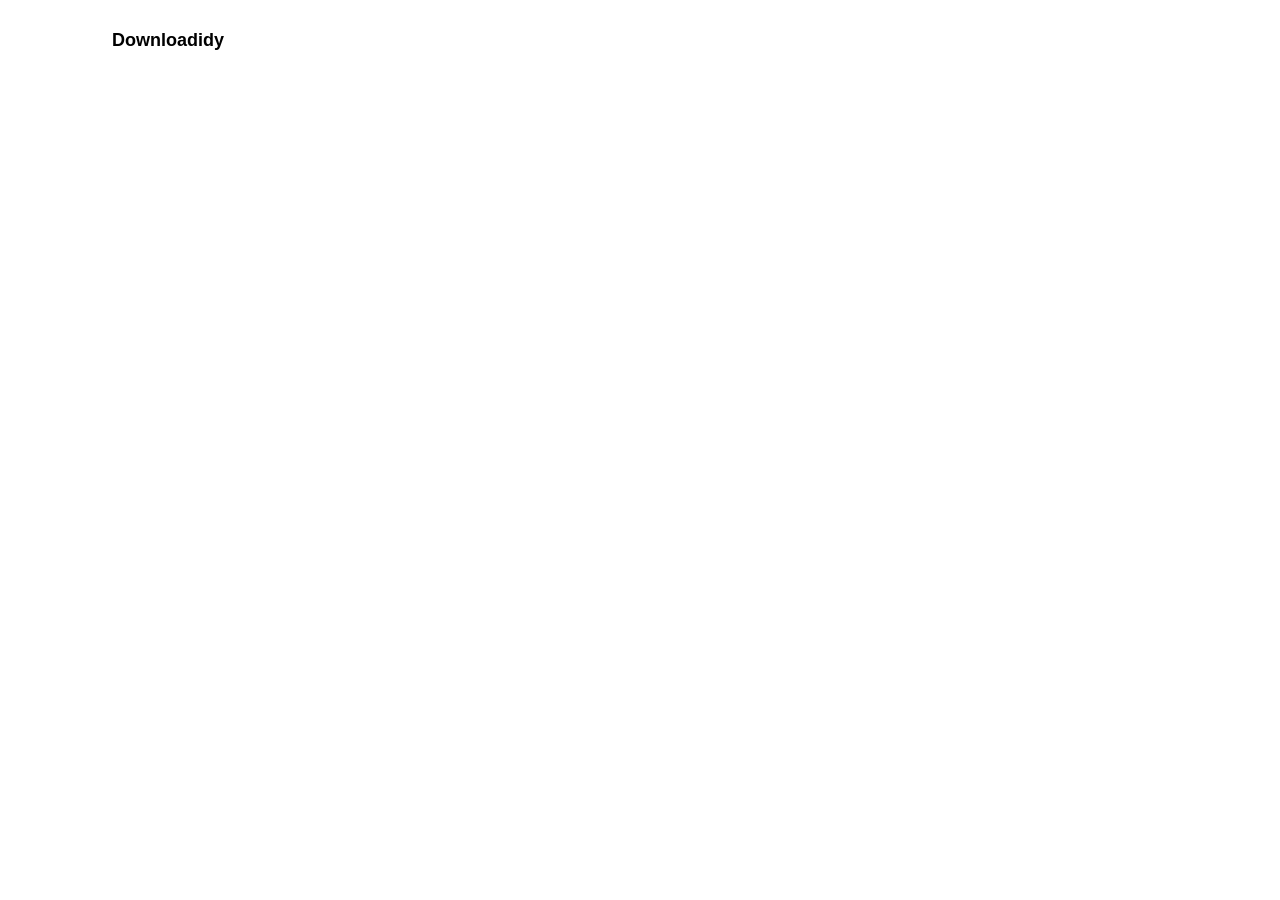
==== popup.html @ 20770450 "Update version to 1.0.1, add popup styles, and create .gitignore" ====
<!DOCTYPE html>
<html>
<head>
  <title>Downloadidy</title>
  <link rel="stylesheet" type="text/css" href="popup.css">
</head>
<body>
  <div class="container">
    <h1>Downloadidy</h1>
    <ul id="group-list"></ul>
  </div>
  <script src="popup.js"></script>
</body>
</html>
---- popup.css ----
body {
  font-family: sans-serif;
  width: 300px;
  padding: 10px;
}

.container {
  display: flex;
  flex-direction: column;
}

h1 {
  font-size: 18px;
  text-align: center;
  margin-bottom: 10px;
}

ul {
  list-style: none;
  padding: 0;
  margin: 0;
}
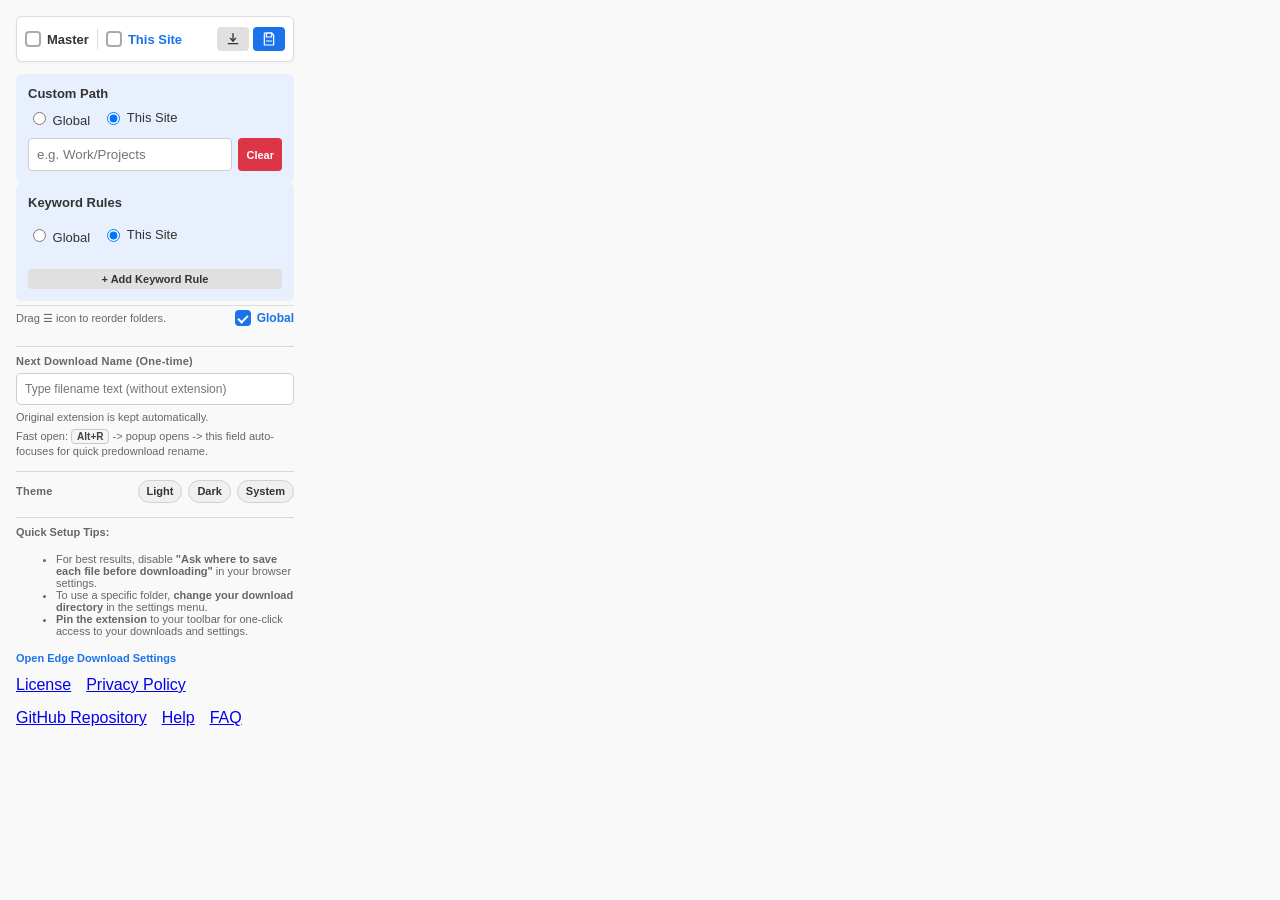
==== commit e6a7d410: "feat: Update Downloadidy to version 1.5.0 with enhanced settings and UI improvements - Refactored ba" ====
--- a/popup.html
+++ b/popup.html
@@ -1,13 +1,122 @@
 <!DOCTYPE html>
 <html>
 <head>
-  <title>Downloadidy</title>
-  <link rel="stylesheet" type="text/css" href="popup.css">
+  <meta charset="UTF-8">
+  <link rel="stylesheet" href="popup.css">
 </head>
 <body>
   <div class="container">
-    <h1>Downloadidy</h1>
-    <ul id="group-list"></ul>
+    
+    <div class="setting-row primary">
+      <div class="top-controls">
+        <div class="top-control-item">
+          <input type="checkbox" id="isEnabled" class="modern-checkbox">
+          <label for="isEnabled" class="top-label">Master</label>
+        </div>
+        <div id="siteEnabledWrapper" class="top-control-item">
+          <input type="checkbox" id="siteEnabled" class="modern-checkbox">
+          <label for="siteEnabled" class="currentDomainLabel top-label site-label">This Site</label>
+        </div>
+      </div>
+      <button id="openDownloadsBtn" class="btn-secondary btn-small icon-btn" title="Open Downloads" aria-label="Open Downloads">
+        <svg viewBox="0 0 24 24" aria-hidden="true" focusable="false" class="btn-icon">
+          <path d="M12 4v11" stroke="currentColor" stroke-width="2" stroke-linecap="round"/>
+          <path d="M8 11l4 4 4-4" fill="none" stroke="currentColor" stroke-width="2" stroke-linecap="round" stroke-linejoin="round"/>
+          <path d="M5 19h14" stroke="currentColor" stroke-width="2" stroke-linecap="round"/>
+        </svg>
+      </button>
+      <button id="topSaveBtn" class="btn-primary btn-small icon-btn" title="Save" aria-label="Save">
+        <svg viewBox="0 0 24 24" aria-hidden="true" focusable="false" class="btn-icon">
+          <path d="M5 3h11l3 3v15H5z" fill="none" stroke="currentColor" stroke-width="1.8" stroke-linejoin="round"/>
+          <path d="M8 3h8v6H8z" fill="none" stroke="currentColor" stroke-width="1.8"/>
+          <path d="M8 15h8" stroke="currentColor" stroke-width="1.8" stroke-linecap="round"/>
+        </svg>
+      </button>
+    </div>
+    
+    <div id="main-content">
+
+    <div class="custom-path-box" id="custom-path-box">
+      <div class="section-title-row">
+        <strong>Custom Path</strong>
+      </div>
+      <div id="custom-path-content">
+        <div class="radio-group">
+          <label id="globalLabel"><input type="radio" name="pathScope" value="global"> Global</label>
+          <label><input type="radio" name="pathScope" value="domain" checked> <span class="currentDomainLabel">This Site</span></label>
+        </div>
+        <div class="input-row">
+          <input type="text" id="customPathInput" placeholder="e.g. Work/Projects">
+          <button id="clearPathBtn" class="btn-small btn-danger">Clear</button>
+        </div>
+      </div>
+    </div>
+
+    <div class="keyword-section custom-path-box" id="keyword-section-wrapper">
+      <div class="section-title-row section-title-gap">
+        <strong>Keyword Rules</strong>
+      </div>
+      <div class="radio-group">
+        <label id="kwGlobalLabel"><input type="radio" name="kwScope" value="global"> Global</label>
+        <label><input type="radio" name="kwScope" value="domain" checked> <span class="currentDomainLabel">This Site</span></label>
+      </div>
+      <div id="keyword-rows-container"></div>
+      <button id="addKeywordBtn" class="btn-small btn-secondary">+ Add Keyword Rule</button>
+    </div>
+
+    <hr>
+    
+    <div class="rules-header-row">
+      <p class="description">Drag ☰ icon to reorder folders.</p>
+      <div class="rules-toggle-row">
+        <input type="checkbox" id="useGlobalOrder" class="modern-checkbox" checked>
+        <label for="useGlobalOrder" id="useGlobalOrderLabel" class="global-order-label">Global</label>
+      </div>
+    </div>
+    
+    <div id="rule-list"></div>
+    
+    </div><!-- main-content -->
+
+    <div class="next-name-box" id="nextNameBox">
+      <div class="next-name-title">Next Download Name (One-time)</div>
+      <input type="text" id="oneTimeDownloadName" placeholder="Type filename text (without extension)">
+      <div class="next-name-hint">Original extension is kept automatically.</div>
+      <div class="next-name-shortcut">Fast open: <kbd>Alt+R</kbd> -> popup opens -> this field auto-focuses for quick predownload rename.</div>
+    </div>
+
+    <div class="theme-switcher" id="themeSwitcher">
+      <span class="theme-label">Theme</span>
+      <div class="theme-btn-group" role="group" aria-label="Theme mode">
+        <button type="button" class="theme-btn" data-theme="light">Light</button>
+        <button type="button" class="theme-btn" data-theme="dark">Dark</button>
+        <button type="button" class="theme-btn" data-theme="system">System</button>
+      </div>
+    </div>
+
+<div class="download-tip" id="downloadSettingTip">
+  <strong>Quick Setup Tips:</strong>
+  <ul>
+    <li>
+      For best results, disable <strong>"Ask where to save each file before downloading"</strong> in your browser settings.
+    </li>
+    <li>
+      To use a specific folder, <strong>change your download directory</strong> in the settings menu.
+    </li>
+    <li>
+      <strong>Pin the extension</strong> to your toolbar for one-click access to your downloads and settings.
+    </li>
+  </ul>
+  <button id="openSettingsBtn" class="btn-link" type="button">Open Edge Download Settings</button>
+</div>
+
+      <section class="user-req" style="display: flex; justify-content: start; flex-wrap: wrap; gap: 15px;">
+        <a href="https://github.com/Vishnudevverse/---/blob/master/LICENSE">License</a>
+        <a href="https://github.com/Vishnudevverse/---/blob/master/PRIVACY.md">Privacy Policy</a>
+        <a href="https://github.com/Vishnudevverse/---/tree/master">GitHub Repository</a>
+        <a href="https://github.com/Vishnudevverse/---/blob/master/Help.md">Help</a>
+        <a href="https://github.com/Vishnudevverse/---/blob/master/FAQ.md">FAQ</a>
+      </section>
   </div>
   <script src="popup.js"></script>
 </body>
--- a/popup.css
+++ b/popup.css
@@ -1,22 +1,115 @@
-body {
-  font-family: sans-serif;
-  width: 300px;
-  padding: 10px;
+body { font-family: -apple-system, BlinkMacSystemFont, "Segoe UI", Roboto, sans-serif; width: 310px; margin: 0; background-color: #f9f9f9; color: #333; max-height: 600px; overflow-y: auto; overflow-x: hidden; }
+::-webkit-scrollbar { width: 6px; }
+::-webkit-scrollbar-track { background: transparent; }
+::-webkit-scrollbar-thumb { background-color: #c1c1c1; border-radius: 10px; }
+::-webkit-scrollbar-thumb:hover { background-color: #a8a8a8; }
+.container { display: flex; flex-direction: column; gap: 12px; padding: 16px; }
+hr { border: 0; border-top: 1px solid #ddd; margin: 4px 0; }
+.setting-row { display: flex; justify-content: space-between; align-items: center; font-size: 13px; }
+.setting-row.primary { font-size: 14px; font-weight: bold; background: #fff; padding: 6px 8px; border-radius: 6px; border: 1px solid #ddd; box-shadow: 0 1px 3px rgba(0,0,0,0.05); flex-wrap: nowrap; gap: 4px; overflow: hidden; min-height: 32px; }
+.top-controls { display: flex; gap: 8px; flex: 1; min-width: 0; align-items: center; overflow: hidden; }
+.top-control-item { display: flex; align-items: center; gap: 6px; min-height: 20px; }
+#siteEnabledWrapper { border-left: 1px solid #ddd; padding-left: 8px; min-width: 0; overflow: hidden; }
+.top-label { font-size: 13px; font-weight: bold; cursor: pointer; }
+.site-label { color: #1a73e8; }
+.description { font-size: 11px; color: #666; margin: 0; }
+.currentDomainLabel { display: inline-block; min-width: 0; max-width: 84px; overflow: hidden; text-overflow: ellipsis; white-space: nowrap; }
+
+.section-title-row { display: flex; justify-content: space-between; align-items: center; }
+.section-title-gap { margin-bottom: 8px; }
+.input-row { display: flex; gap: 6px; }
+#customPathInput { flex: 1; }
+#addKeywordBtn { margin-top: 6px; width: 100%; }
+.rules-header-row { display: flex; justify-content: space-between; align-items: center; margin-bottom: 8px; }
+.rules-toggle-row { display: flex; align-items: center; gap: 6px; }
+.global-order-label { font-size: 12px; font-weight: bold; cursor: pointer; color: #1a73e8; }
+
+.custom-path-box { background: #e8f0fe; padding: 12px; border-radius: 6px; display: flex; flex-direction: column; gap: 8px; font-size: 13px; }
+#custom-path-content { display: flex; flex-direction: column; gap: 8px; }
+.radio-group { display: flex; gap: 12px; margin-bottom: 2px; }
+.custom-path-box input[type="text"] { padding: 8px; border: 1px solid #ccc; border-radius: 4px; box-sizing: border-box; }
+.pair-visible { border: 1px solid #adccf7; }
+#keyword-section-wrapper.pair-visible { margin-top: 10px; }
+
+button { padding: 8px; border: none; border-radius: 4px; cursor: pointer; font-weight: bold; color: white; transition: background 0.2s, color 0.2s; }
+.btn-primary { background: #1a73e8; } .btn-primary:hover { background: #1557b0; }
+.btn-danger { background: #dc3545; } .btn-danger:hover { background: #c82333; }
+.btn-secondary { background: #e0e0e0; color: #333; } .btn-secondary:hover { background: #c0c0c0; }
+.btn-small { padding: 4px 8px; font-size: 11px; }
+.icon-btn { min-width: 32px; display: inline-flex; align-items: center; justify-content: center; }
+.btn-icon { width: 16px; height: 16px; display: block; }
+
+.keyword-row { display: flex; gap: 6px; margin-bottom: 6px; align-items: center; }
+.keyword-row input { flex: 1; padding: 6px; border: 1px solid #ccc; border-radius: 4px; font-size: 12px; width: 40%; box-sizing: border-box; }
+.btn-remove-kw { background: none; border: none; color: #dc3545; font-weight: bold; cursor: pointer; padding: 0 4px; font-size: 14px; }
+.btn-remove-kw:hover { color: #a71d2a; }
+
+.draggable { background: #fff; padding: 8px 10px; border: 1px solid #ddd; border-radius: 6px; margin-bottom: 6px; display: flex; align-items: center; user-select: none; box-shadow: 0 1px 3px rgba(0,0,0,0.05); }
+.draggable.dragging { opacity: 0.4; }
+.drag-handle { margin-right: 12px; color: #aaa; cursor: grab; font-size: 16px; }
+.label-text { flex-grow: 1; font-size: 13px; }
+
+.download-tip { border-top: 1px solid #d8d8d8; padding-top: 8px; margin-top: 2px; font-size: 11px; color: #666; display: flex; flex-direction: column; gap: 4px; }
+.download-tip em { font-style: normal; color: #444; font-weight: 600; }
+.btn-link { background: none; border: none; color: #1a73e8; font-size: 11px; font-weight: 600; padding: 0; text-align: left; cursor: pointer; }
+.btn-link:hover { text-decoration: underline; }
+
+.theme-switcher { border-top: 1px solid #d8d8d8; padding-top: 8px; display: flex; justify-content: space-between; align-items: center; gap: 10px; }
+.theme-label { font-size: 11px; color: #666; font-weight: 700; letter-spacing: 0.02em; }
+.theme-btn-group { display: inline-flex; gap: 6px; }
+.theme-btn { background: #f0f0f0; color: #333; border: 1px solid #d0d0d0; font-size: 11px; font-weight: 700; padding: 4px 8px; border-radius: 999px; line-height: 1.2; }
+.theme-btn:hover { background: #e4e4e4; }
+.theme-btn.active { background: #1a73e8; color: #fff; border-color: #1a73e8; }
+
+.next-name-box { border-top: 1px solid #d8d8d8; padding-top: 8px; display: flex; flex-direction: column; gap: 6px; }
+.next-name-title { font-size: 11px; color: #666; font-weight: 700; letter-spacing: 0.02em; }
+#oneTimeDownloadName { padding: 8px; border: 1px solid #cfcfcf; border-radius: 5px; font-size: 12px; }
+.next-name-hint { font-size: 11px; color: #666; }
+.next-name-shortcut { font-size: 11px; color: #666; line-height: 1.35; }
+.next-name-shortcut kbd { font-family: inherit; font-size: 10px; font-weight: 700; padding: 1px 5px; border: 1px solid #c8c8c8; border-radius: 4px; background: #f5f5f5; color: #444; }
+
+[data-theme="dark"] body { background-color: #121212; color: #e6e6e6; }
+[data-theme="dark"] hr { border-top-color: #3a3a3a; }
+[data-theme="dark"] .setting-row.primary { background: #1d1d1d !important; border-color: #3a3a3a !important; box-shadow: 0 1px 3px rgba(0,0,0,0.45) !important; }
+[data-theme="dark"] #siteEnabledWrapper { border-left-color: #3a3a3a !important; }
+[data-theme="dark"] .currentDomainLabel { color: #82b1ff !important; }
+[data-theme="dark"] .description { color: #b7b7b7; }
+[data-theme="dark"] .custom-path-box { background: #1f2a3d; }
+[data-theme="dark"] .pair-visible { border-color: #3e5b80; }
+[data-theme="dark"] .draggable { background: #1d1d1d; border-color: #3a3a3a; color: #e6e6e6; box-shadow: none; }
+[data-theme="dark"] .drag-handle { color: #7f7f7f; }
+[data-theme="dark"] input[type="text"],
+[data-theme="dark"] .keyword-row input { background: #141414; color: #ececec; border-color: #444; }
+[data-theme="dark"] .btn-secondary { background: #2b2b2b; color: #e6e6e6; }
+[data-theme="dark"] .btn-secondary:hover { background: #3a3a3a; }
+[data-theme="dark"] .download-tip,
+[data-theme="dark"] .next-name-box,
+[data-theme="dark"] .theme-switcher { border-top-color: #3a3a3a; }
+[data-theme="dark"] .next-name-title,
+[data-theme="dark"] .next-name-hint,
+[data-theme="dark"] .next-name-shortcut { color: #b9b9b9; }
+[data-theme="dark"] .next-name-shortcut kbd { border-color: #555; background: #1b1b1b; color: #ddd; }
+[data-theme="dark"] #oneTimeDownloadName { background: #141414; color: #ececec; border-color: #444; }
+[data-theme="dark"] .download-tip { color: #b9b9b9; }
+[data-theme="dark"] .download-tip em { color: #ececec; }
+[data-theme="dark"] .theme-label { color: #b9b9b9; }
+[data-theme="dark"] .theme-btn { background: #252525; color: #e6e6e6; border-color: #3e3e3e; }
+[data-theme="dark"] .theme-btn:hover { background: #323232; }
+[data-theme="dark"] .theme-btn.active { background: #3b82f6; color: #fff; border-color: #3b82f6; }
+[data-theme="dark"] .btn-link { color: #82b1ff; }
+[data-theme="dark"] .modern-checkbox { border-color: #8f8f8f; background: #101010; }
+[data-theme="dark"] .modern-checkbox:checked { background-color: #3b82f6; border-color: #3b82f6; }
+
+/* NEW: Modern Checkboxes */
+.modern-checkbox { appearance: none; width: 16px; height: 16px; border: 2px solid #aaa; border-radius: 4px; cursor: pointer; position: relative; outline: none; transition: 0.2s; margin: 0; background: #fff;}
+.modern-checkbox:checked { background-color: #1a73e8; border-color: #1a73e8; }
+.modern-checkbox:checked::after { content: ''; position: absolute; top: 46%; left: 50%; width: 4px; height: 8px; border: solid white; border-width: 0 2px 2px 0; transform: translate(-50%, -50%) rotate(45deg); }
+
+.greyed-out { opacity: 0.4; pointer-events: none; filter: grayscale(100%); }
+
+/* Save Blinker */
+@keyframes blinker {
+  0%, 100% { opacity: 1; }
+  50% { opacity: 0.3; }
 }
-
-.container {
-  display: flex;
-  flex-direction: column;
-}
-
-h1 {
-  font-size: 18px;
-  text-align: center;
-  margin-bottom: 10px;
-}
-
-ul {
-  list-style: none;
-  padding: 0;
-  margin: 0;
-}+.btn-blink { animation: blinker 1s ease-in-out infinite; background: #d93025 !important; }
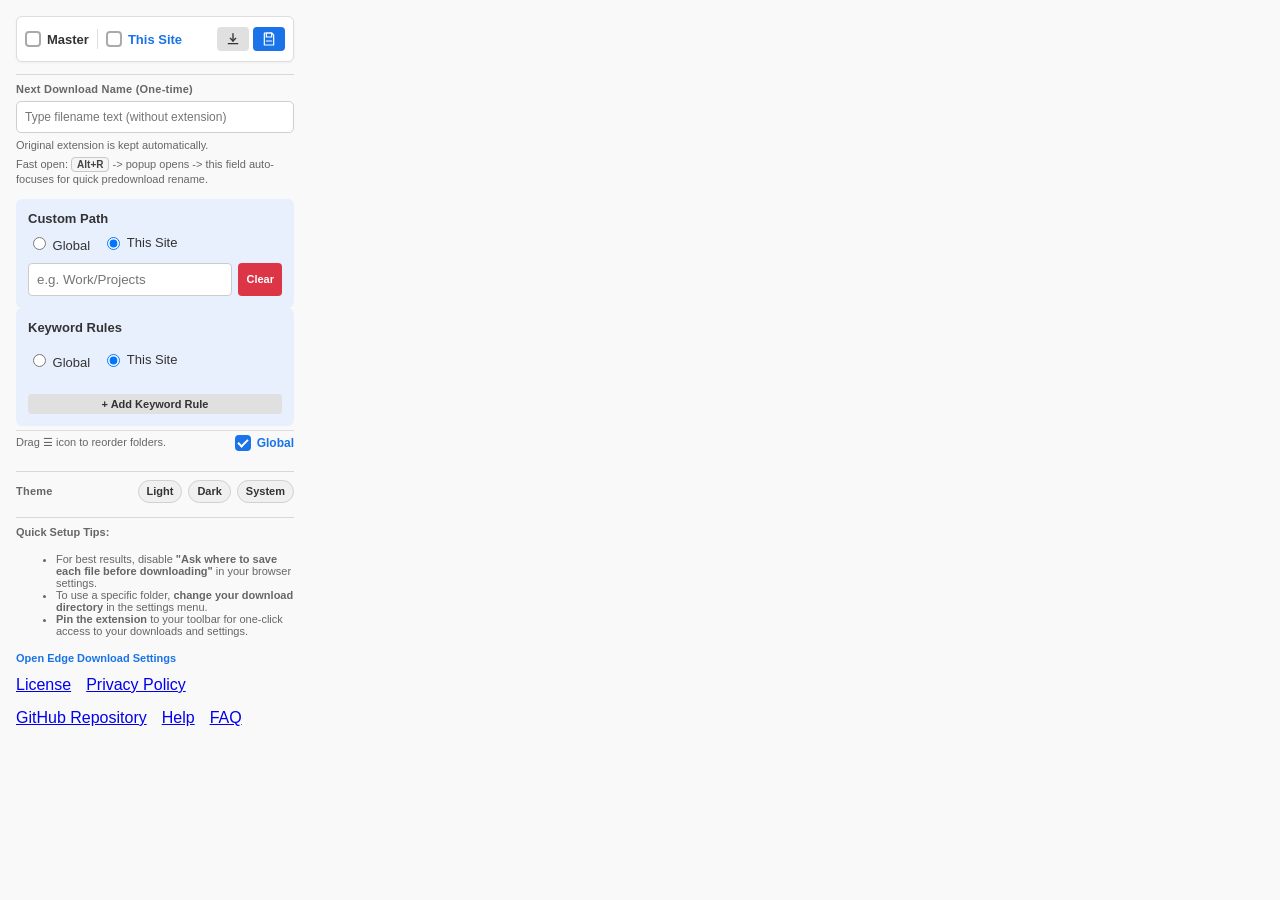
==== commit 8faf7860: "feat: more byFileType and select able domain name on spliting" ====
--- a/popup.html
+++ b/popup.html
@@ -1,12 +1,15 @@
 <!DOCTYPE html>
 <html>
+
 <head>
   <meta charset="UTF-8">
   <link rel="stylesheet" href="popup.css">
 </head>
+
 <body>
   <div class="container">
-    
+
+
     <div class="setting-row primary">
       <div class="top-controls">
         <div class="top-control-item">
@@ -18,72 +21,94 @@
           <label for="siteEnabled" class="currentDomainLabel top-label site-label">This Site</label>
         </div>
       </div>
-      <button id="openDownloadsBtn" class="btn-secondary btn-small icon-btn" title="Open Downloads" aria-label="Open Downloads">
+      <button id="openDownloadsBtn" class="btn-secondary btn-small icon-btn" title="Open Downloads"
+        aria-label="Open Downloads">
         <svg viewBox="0 0 24 24" aria-hidden="true" focusable="false" class="btn-icon">
-          <path d="M12 4v11" stroke="currentColor" stroke-width="2" stroke-linecap="round"/>
-          <path d="M8 11l4 4 4-4" fill="none" stroke="currentColor" stroke-width="2" stroke-linecap="round" stroke-linejoin="round"/>
-          <path d="M5 19h14" stroke="currentColor" stroke-width="2" stroke-linecap="round"/>
+          <path d="M12 4v11" stroke="currentColor" stroke-width="2" stroke-linecap="round" />
+          <path d="M8 11l4 4 4-4" fill="none" stroke="currentColor" stroke-width="2" stroke-linecap="round"
+            stroke-linejoin="round" />
+          <path d="M5 19h14" stroke="currentColor" stroke-width="2" stroke-linecap="round" />
         </svg>
       </button>
       <button id="topSaveBtn" class="btn-primary btn-small icon-btn" title="Save" aria-label="Save">
         <svg viewBox="0 0 24 24" aria-hidden="true" focusable="false" class="btn-icon">
-          <path d="M5 3h11l3 3v15H5z" fill="none" stroke="currentColor" stroke-width="1.8" stroke-linejoin="round"/>
-          <path d="M8 3h8v6H8z" fill="none" stroke="currentColor" stroke-width="1.8"/>
-          <path d="M8 15h8" stroke="currentColor" stroke-width="1.8" stroke-linecap="round"/>
+          <path d="M5 3h11l3 3v15H5z" fill="none" stroke="currentColor" stroke-width="1.8" stroke-linejoin="round" />
+          <path d="M8 3h8v6H8z" fill="none" stroke="currentColor" stroke-width="1.8" />
+          <path d="M8 15h8" stroke="currentColor" stroke-width="1.8" stroke-linecap="round" />
         </svg>
       </button>
     </div>
-    
-    <div id="main-content">
-
-    <div class="custom-path-box" id="custom-path-box">
-      <div class="section-title-row">
-        <strong>Custom Path</strong>
-      </div>
-      <div id="custom-path-content">
-        <div class="radio-group">
-          <label id="globalLabel"><input type="radio" name="pathScope" value="global"> Global</label>
-          <label><input type="radio" name="pathScope" value="domain" checked> <span class="currentDomainLabel">This Site</span></label>
-        </div>
-        <div class="input-row">
-          <input type="text" id="customPathInput" placeholder="e.g. Work/Projects">
-          <button id="clearPathBtn" class="btn-small btn-danger">Clear</button>
-        </div>
-      </div>
-    </div>
-
-    <div class="keyword-section custom-path-box" id="keyword-section-wrapper">
-      <div class="section-title-row section-title-gap">
-        <strong>Keyword Rules</strong>
-      </div>
-      <div class="radio-group">
-        <label id="kwGlobalLabel"><input type="radio" name="kwScope" value="global"> Global</label>
-        <label><input type="radio" name="kwScope" value="domain" checked> <span class="currentDomainLabel">This Site</span></label>
-      </div>
-      <div id="keyword-rows-container"></div>
-      <button id="addKeywordBtn" class="btn-small btn-secondary">+ Add Keyword Rule</button>
-    </div>
-
-    <hr>
-    
-    <div class="rules-header-row">
-      <p class="description">Drag ☰ icon to reorder folders.</p>
-      <div class="rules-toggle-row">
-        <input type="checkbox" id="useGlobalOrder" class="modern-checkbox" checked>
-        <label for="useGlobalOrder" id="useGlobalOrderLabel" class="global-order-label">Global</label>
-      </div>
-    </div>
-    
-    <div id="rule-list"></div>
-    
-    </div><!-- main-content -->
-
     <div class="next-name-box" id="nextNameBox">
       <div class="next-name-title">Next Download Name (One-time)</div>
       <input type="text" id="oneTimeDownloadName" placeholder="Type filename text (without extension)">
       <div class="next-name-hint">Original extension is kept automatically.</div>
-      <div class="next-name-shortcut">Fast open: <kbd>Alt+R</kbd> -> popup opens -> this field auto-focuses for quick predownload rename.</div>
+      <div class="next-name-shortcut">Fast open: <kbd>Alt+R</kbd> -> popup opens -> this field auto-focuses for quick
+        predownload rename.</div>
     </div>
+    <div id="main-content">
+
+      <div class="custom-path-box" id="custom-path-box">
+        <div class="section-title-row">
+          <strong>Custom Path</strong>
+        </div>
+        <div id="custom-path-content">
+          <div class="radio-group">
+            <label id="globalLabel"><input type="radio" name="pathScope" value="global"> Global</label>
+            <label><input type="radio" name="pathScope" value="domain" checked> <span class="currentDomainLabel">This
+                Site</span></label>
+          </div>
+          <div class="input-row">
+            <input type="text" id="customPathInput" placeholder="e.g. Work/Projects">
+            <button id="clearPathBtn" class="btn-small btn-danger">Clear</button>
+          </div>
+        </div>
+      </div>
+
+      <div class="custom-path-box" id="folder-name-box" style="display: none;">
+        <div class="section-title-row">
+          <strong>Folder Name</strong>
+        </div>
+        <div class="setting-row">
+          <span>Preview: <span id="folderNamePreview" style="font-weight: bold; color: #1a73e8;"></span></span>
+        </div>
+        <div id="folder-name-content">
+          <div class="setting-row" style="margin-top: 6px;">
+            <input type="checkbox" id="useDefaultFolderName" class="modern-checkbox" checked>
+            <label for="useDefaultFolderName">Use Default Folder Name</label>
+          </div>
+          <div id="folderNameSegments" class="segment-container" style="display: none;">
+            <!-- Domain segments will be injected here -->
+          </div>
+        </div>
+      </div>
+
+      <div class="keyword-section custom-path-box" id="keyword-section-wrapper">
+        <div class="section-title-row section-title-gap">
+          <strong>Keyword Rules</strong>
+        </div>
+        <div class="radio-group">
+          <label id="kwGlobalLabel"><input type="radio" name="kwScope" value="global"> Global</label>
+          <label><input type="radio" name="kwScope" value="domain" checked> <span class="currentDomainLabel">This
+              Site</span></label>
+        </div>
+        <div id="keyword-rows-container"></div>
+        <button id="addKeywordBtn" class="btn-small btn-secondary">+ Add Keyword Rule</button>
+      </div>
+
+      <hr>
+
+      <div class="rules-header-row">
+        <p class="description">Drag ☰ icon to reorder folders.</p>
+        <div class="rules-toggle-row">
+          <input type="checkbox" id="useGlobalOrder" class="modern-checkbox" checked>
+          <label for="useGlobalOrder" id="useGlobalOrderLabel" class="global-order-label">Global</label>
+        </div>
+      </div>
+
+      <div id="rule-list"></div>
+
+    </div><!-- main-content -->
+
 
     <div class="theme-switcher" id="themeSwitcher">
       <span class="theme-label">Theme</span>
@@ -94,30 +119,32 @@
       </div>
     </div>
 
-<div class="download-tip" id="downloadSettingTip">
-  <strong>Quick Setup Tips:</strong>
-  <ul>
-    <li>
-      For best results, disable <strong>"Ask where to save each file before downloading"</strong> in your browser settings.
-    </li>
-    <li>
-      To use a specific folder, <strong>change your download directory</strong> in the settings menu.
-    </li>
-    <li>
-      <strong>Pin the extension</strong> to your toolbar for one-click access to your downloads and settings.
-    </li>
-  </ul>
-  <button id="openSettingsBtn" class="btn-link" type="button">Open Edge Download Settings</button>
-</div>
+    <div class="download-tip" id="downloadSettingTip">
+      <strong>Quick Setup Tips:</strong>
+      <ul>
+        <li>
+          For best results, disable <strong>"Ask where to save each file before downloading"</strong> in your browser
+          settings.
+        </li>
+        <li>
+          To use a specific folder, <strong>change your download directory</strong> in the settings menu.
+        </li>
+        <li>
+          <strong>Pin the extension</strong> to your toolbar for one-click access to your downloads and settings.
+        </li>
+      </ul>
+      <button id="openSettingsBtn" class="btn-link" type="button">Open Edge Download Settings</button>
+    </div>
 
-      <section class="user-req" style="display: flex; justify-content: start; flex-wrap: wrap; gap: 15px;">
-        <a href="https://github.com/Vishnudevverse/---/blob/master/LICENSE">License</a>
-        <a href="https://github.com/Vishnudevverse/---/blob/master/PRIVACY.md">Privacy Policy</a>
-        <a href="https://github.com/Vishnudevverse/---/tree/master">GitHub Repository</a>
-        <a href="https://github.com/Vishnudevverse/---/blob/master/Help.md">Help</a>
-        <a href="https://github.com/Vishnudevverse/---/blob/master/FAQ.md">FAQ</a>
-      </section>
+    <section class="user-req" style="display: flex; justify-content: start; flex-wrap: wrap; gap: 15px;">
+      <a href="https://github.com/Vishnudevverse/---/blob/master/LICENSE">License</a>
+      <a href="https://github.com/Vishnudevverse/---/blob/master/PRIVACY.md">Privacy Policy</a>
+      <a href="https://github.com/Vishnudevverse/---/tree/master">GitHub Repository</a>
+      <a href="https://github.com/Vishnudevverse/---/blob/master/Help.md">Help</a>
+      <a href="https://github.com/Vishnudevverse/---/blob/master/FAQ.md">FAQ</a>
+    </section>
   </div>
   <script src="popup.js"></script>
 </body>
+
 </html>
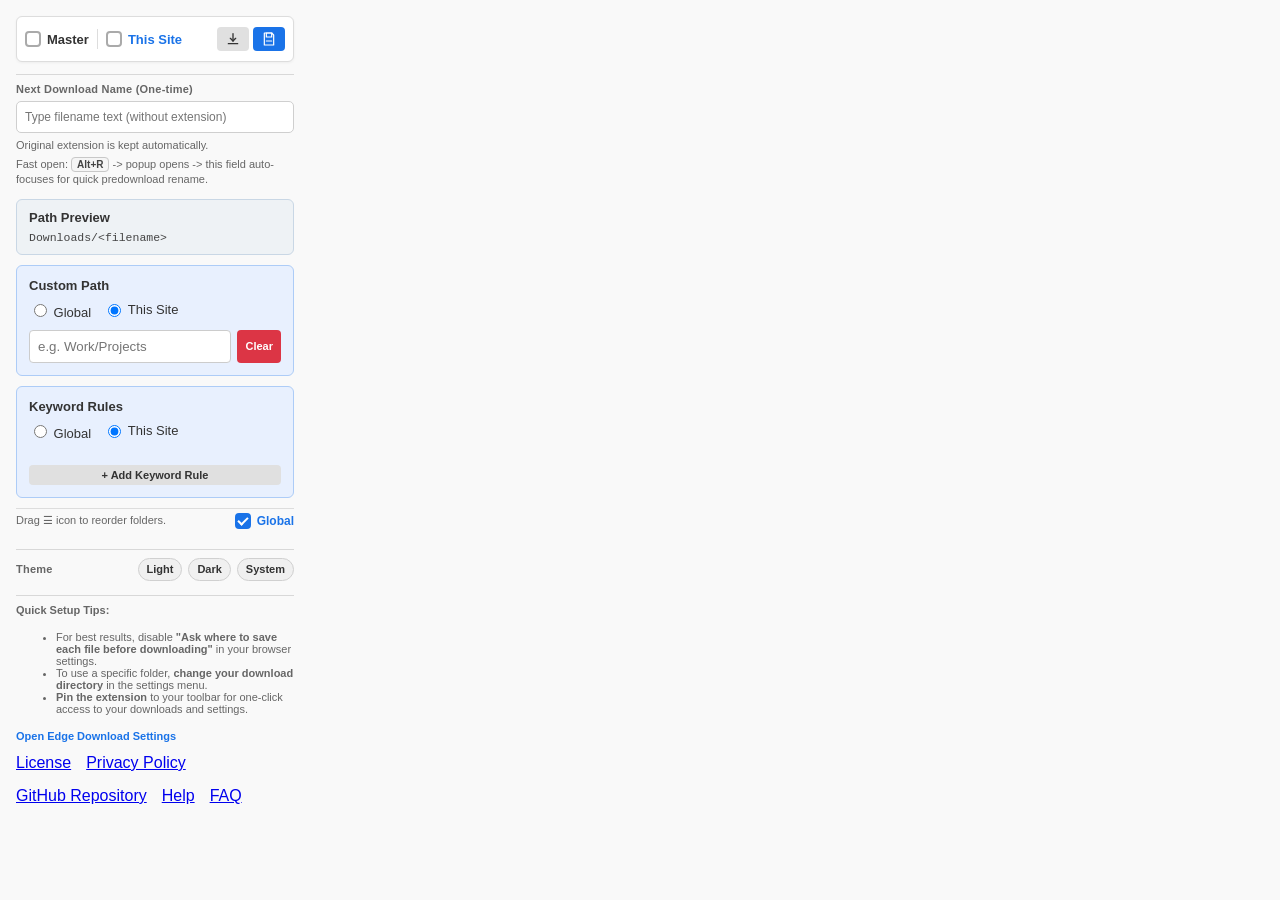
==== commit f3bd8c5f: "add: logo, path preview, optimized the codebase and bug fixes" ====
--- a/popup.html
+++ b/popup.html
@@ -47,6 +47,15 @@
     </div>
     <div id="main-content">
 
+      <div class="path-preview-box">
+        <div class="section-title-row">
+          <strong>Path Preview</strong>
+        </div>
+        <div class="path-preview-content" id="pathPreviewContent">
+          Downloads/&lt;filename&gt;
+        </div>
+      </div>
+
       <div class="custom-path-box" id="custom-path-box">
         <div class="section-title-row">
           <strong>Custom Path</strong>
@@ -72,7 +81,7 @@
           <span>Preview: <span id="folderNamePreview" style="font-weight: bold; color: #1a73e8;"></span></span>
         </div>
         <div id="folder-name-content">
-          <div class="setting-row" style="margin-top: 6px;">
+          <div style="display: flex; align-items: center; gap: 6px; margin-top: 6px;">
             <input type="checkbox" id="useDefaultFolderName" class="modern-checkbox" checked>
             <label for="useDefaultFolderName">Use Default Folder Name</label>
           </div>
@@ -83,7 +92,7 @@
       </div>
 
       <div class="keyword-section custom-path-box" id="keyword-section-wrapper">
-        <div class="section-title-row section-title-gap">
+        <div class="section-title-row">
           <strong>Keyword Rules</strong>
         </div>
         <div class="radio-group">
--- a/popup.css
+++ b/popup.css
@@ -16,7 +16,6 @@
 .currentDomainLabel { display: inline-block; min-width: 0; max-width: 84px; overflow: hidden; text-overflow: ellipsis; white-space: nowrap; }
 
 .section-title-row { display: flex; justify-content: space-between; align-items: center; }
-.section-title-gap { margin-bottom: 8px; }
 .input-row { display: flex; gap: 6px; }
 #customPathInput { flex: 1; }
 #addKeywordBtn { margin-top: 6px; width: 100%; }
@@ -24,12 +23,13 @@
 .rules-toggle-row { display: flex; align-items: center; gap: 6px; }
 .global-order-label { font-size: 12px; font-weight: bold; cursor: pointer; color: #1a73e8; }
 
-.custom-path-box { background: #e8f0fe; padding: 12px; border-radius: 6px; display: flex; flex-direction: column; gap: 8px; font-size: 13px; }
+.path-preview-box { background: #eef2f5; padding: 10px 12px; border-radius: 6px; display: flex; flex-direction: column; gap: 6px; font-size: 13px; border: 1px solid #c9d7e5; margin-bottom: 10px; }
+.path-preview-content { font-family: 'Consolas', 'Courier New', monospace; font-size: 11.5px; color: #444; word-break: break-all; }
+
+.custom-path-box { background: #e8f0fe; padding: 12px; border-radius: 6px; display: flex; flex-direction: column; gap: 8px; font-size: 13px; border: 1px solid #adccf7; margin-bottom: 10px; }
 #custom-path-content { display: flex; flex-direction: column; gap: 8px; }
 .radio-group { display: flex; gap: 12px; margin-bottom: 2px; }
 .custom-path-box input[type="text"] { padding: 8px; border: 1px solid #ccc; border-radius: 4px; box-sizing: border-box; }
-.pair-visible { border: 1px solid #adccf7; }
-#keyword-section-wrapper.pair-visible { margin-top: 10px; }
 
 button { padding: 8px; border: none; border-radius: 4px; cursor: pointer; font-weight: bold; color: white; transition: background 0.2s, color 0.2s; }
 .btn-primary { background: #1a73e8; } .btn-primary:hover { background: #1557b0; }
@@ -74,8 +74,7 @@
 [data-theme="dark"] #siteEnabledWrapper { border-left-color: #3a3a3a !important; }
 [data-theme="dark"] .currentDomainLabel { color: #82b1ff !important; }
 [data-theme="dark"] .description { color: #b7b7b7; }
-[data-theme="dark"] .custom-path-box { background: #1f2a3d; }
-[data-theme="dark"] .pair-visible { border-color: #3e5b80; }
+[data-theme="dark"] .custom-path-box { background: #1f2a3d; border-color: #3e5b80; }
 [data-theme="dark"] .draggable { background: #1d1d1d; border-color: #3a3a3a; color: #e6e6e6; box-shadow: none; }
 [data-theme="dark"] .drag-handle { color: #7f7f7f; }
 [data-theme="dark"] input[type="text"],
@@ -89,6 +88,8 @@
 [data-theme="dark"] .next-name-hint,
 [data-theme="dark"] .next-name-shortcut { color: #b9b9b9; }
 [data-theme="dark"] .next-name-shortcut kbd { border-color: #555; background: #1b1b1b; color: #ddd; }
+[data-theme="dark"] .path-preview-box { background: #1a2333; border-color: #3e5b80; }
+[data-theme="dark"] .path-preview-content { color: #82b1ff; }
 [data-theme="dark"] #oneTimeDownloadName { background: #141414; color: #ececec; border-color: #444; }
 [data-theme="dark"] .download-tip { color: #b9b9b9; }
 [data-theme="dark"] .download-tip em { color: #ececec; }
@@ -113,3 +114,9 @@
   50% { opacity: 0.3; }
 }
 .btn-blink { animation: blinker 1s ease-in-out infinite; background: #d93025 !important; }
+
+/* NEW: Folder Name Elements */
+.segment-container { display: flex; flex-wrap: wrap; gap: 8px; padding-top: 4px; }
+.segment-item { display: flex; align-items: center; gap: 5px; background-color: #fff; padding: 5px 8px; border-radius: 4px; border: 1px solid #ccc; font-size: 12px; }
+
+[data-theme="dark"] .segment-item { background: #1a1a1a; border-color: #444; color: #ececec; }
